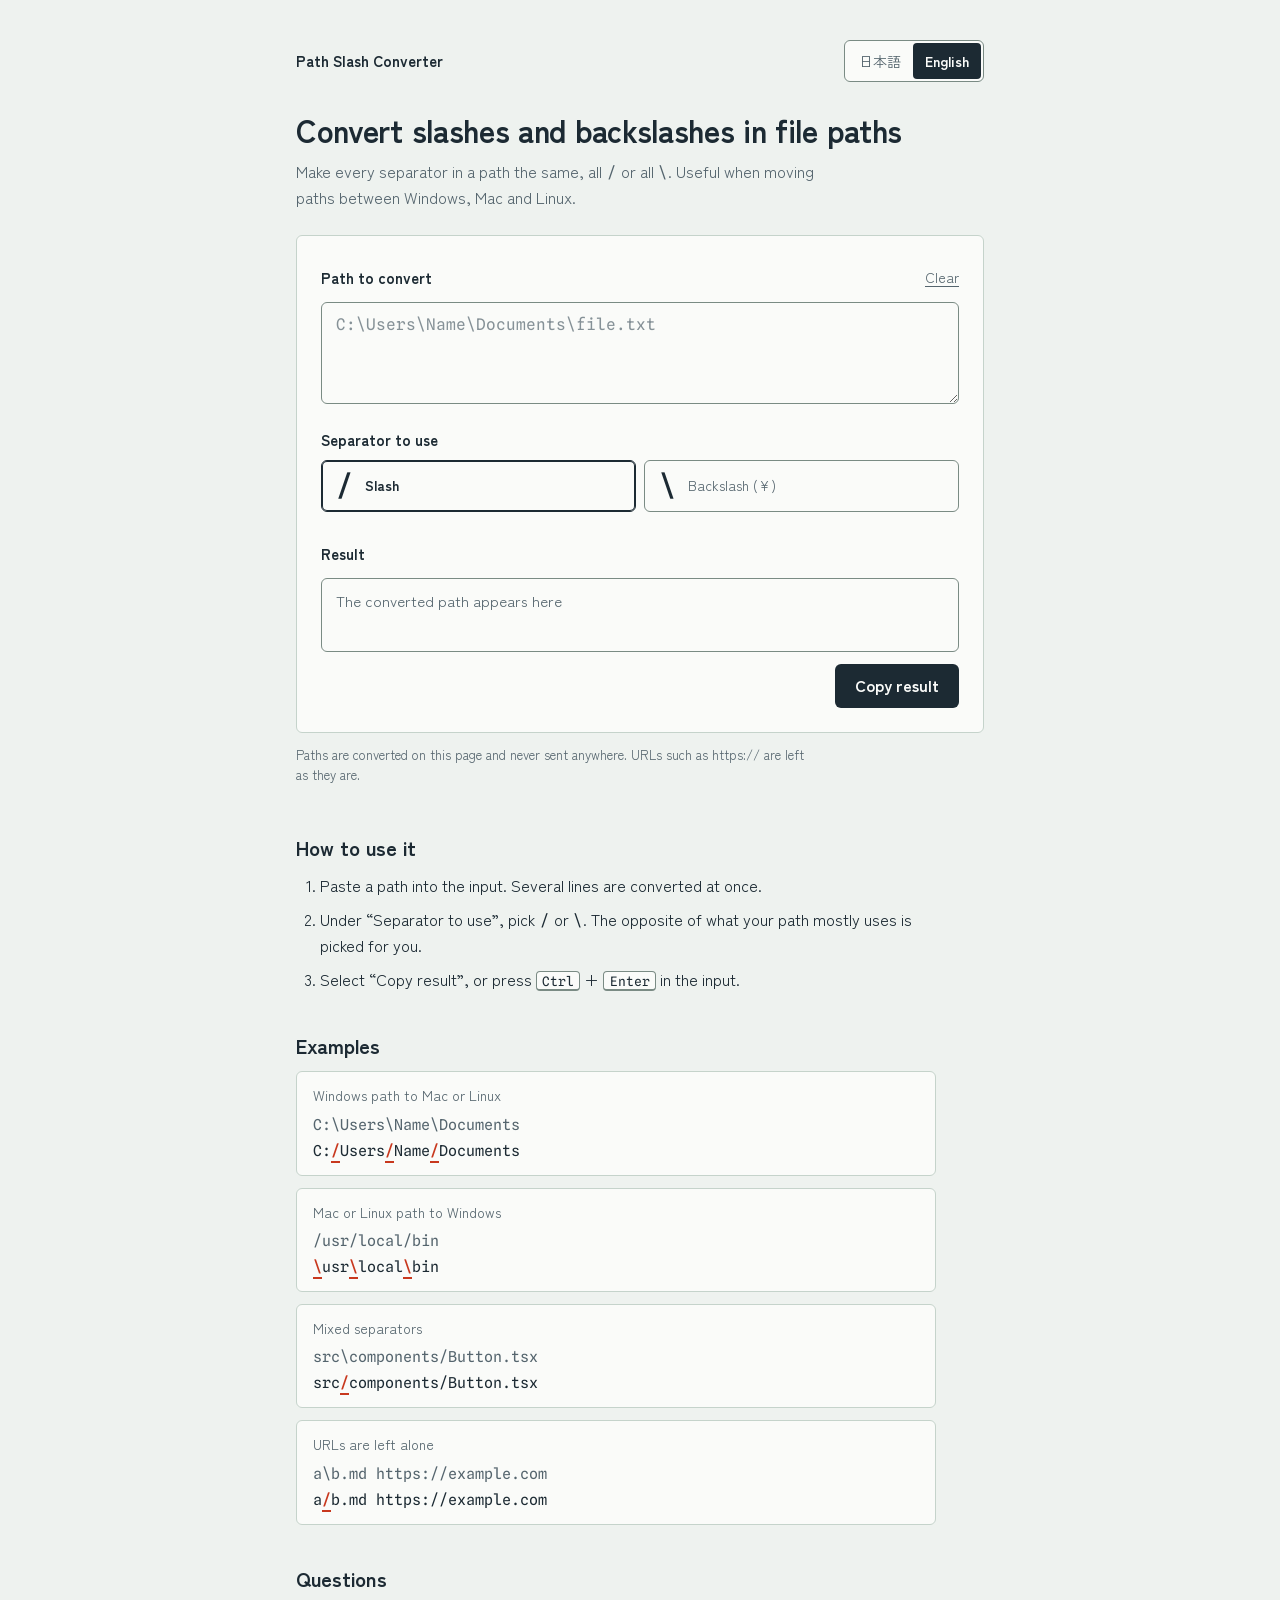
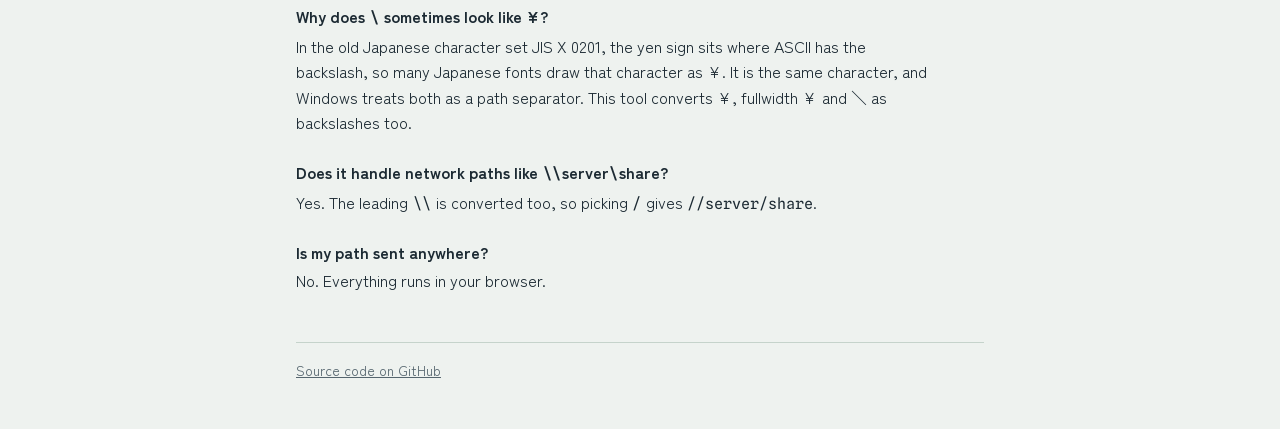
==== en/index.html @ ceef956f "Give English its own page and add search-friendly copy and guide content - Move English to a static " ====
<!DOCTYPE html>
<html lang="en">
<head>
  <meta charset="UTF-8" />
  <meta name="viewport" content="width=device-width, initial-scale=1.0" />
  <title>Slash and Backslash Path Converter | Path Slash Converter</title>
  <meta name="description" content="Free tool that converts every slash (/) and backslash (\) in a file path to one style. Turn Windows paths into Mac and Linux paths and back. Paste and copy, nothing to install." />
  <link rel="canonical" href="https://jacqueline37.github.io/Path-Slash-Converter/en/" />
  <link rel="alternate" hreflang="ja" href="https://jacqueline37.github.io/Path-Slash-Converter/" />
  <link rel="alternate" hreflang="en" href="https://jacqueline37.github.io/Path-Slash-Converter/en/" />
  <link rel="alternate" hreflang="x-default" href="https://jacqueline37.github.io/Path-Slash-Converter/" />
  <meta name="theme-color" content="#eef2ef" media="(prefers-color-scheme: light)" />
  <meta name="theme-color" content="#12181b" media="(prefers-color-scheme: dark)" />
  <link rel="icon" href="../assets/favicon.svg" type="image/svg+xml" />

  <meta property="og:site_name" content="Path Slash Converter" />
  <meta property="og:title" content="Slash and Backslash Path Converter" />
  <meta property="og:description" content="Convert every / and \ in a file path to one style. Windows to Mac and Linux paths and back. Paste and copy, nothing to install." />
  <meta property="og:type" content="website" />
  <meta property="og:url" content="https://jacqueline37.github.io/Path-Slash-Converter/en/" />
  <meta property="og:image" content="https://jacqueline37.github.io/Path-Slash-Converter/assets/og-image-en.png" />
  <meta property="og:image:width" content="1200" />
  <meta property="og:image:height" content="630" />
  <meta property="og:image:alt" content="C:\Users\Name\Documents\file.txt converted to C:/Users/Name/Documents/file.txt" />
  <meta property="og:locale" content="en_US" />
  <meta property="og:locale:alternate" content="ja_JP" />
  <meta name="twitter:card" content="summary_large_image" />
  <meta name="twitter:image" content="https://jacqueline37.github.io/Path-Slash-Converter/assets/og-image-en.png" />

  <link rel="preconnect" href="https://fonts.googleapis.com" />
  <link rel="preconnect" href="https://fonts.gstatic.com" crossorigin />
  <link rel="preload" as="style" href="https://fonts.googleapis.com/css2?family=Spline+Sans+Mono:wght@400;600&family=Zen+Kaku+Gothic+New:wght@400;700&display=swap" onload="this.onload=null;this.rel='stylesheet'" />
  <noscript><link rel="stylesheet" href="https://fonts.googleapis.com/css2?family=Spline+Sans+Mono:wght@400;600&family=Zen+Kaku+Gothic+New:wght@400;700&display=swap" /></noscript>
  <link rel="stylesheet" href="../style.css" />

  <script type="application/ld+json">
  {
    "@context": "https://schema.org",
    "@type": "WebApplication",
    "name": "Path Slash Converter",
    "url": "https://jacqueline37.github.io/Path-Slash-Converter/en/",
    "description": "Free browser tool that converts every slash (/) and backslash (\\) in a file path to one style.",
    "applicationCategory": "UtilitiesApplication",
    "operatingSystem": "Any",
    "inLanguage": "en",
    "offers": {
      "@type": "Offer",
      "price": "0",
      "priceCurrency": "USD"
    }
  }
  </script>

  <!-- Google tag (gtag.js) -->
  <script async src="https://www.googletagmanager.com/gtag/js?id=G-JZM8ZQH42C"></script>
  <script>
    window.dataLayer = window.dataLayer || [];
    function gtag(){dataLayer.push(arguments);}
    gtag('js', new Date());
    gtag('config', 'G-JZM8ZQH42C');
  </script>
</head>
<body>
  <div class="page">
    <header class="site-bar">
      <a class="brand" href="./">Path Slash Converter</a>
      <nav class="lang" aria-label="Language">
        <a href="../" hreflang="ja" lang="ja">日本語</a>
        <a href="./" hreflang="en" lang="en" aria-current="page">English</a>
      </nav>
    </header>

    <main>
      <div class="intro">
        <h1>Convert slashes and backslashes in file paths</h1>
        <p class="lead">Make every separator in a path the same, all <span class="sep">/</span> or all <span class="sep">\</span>. Useful when moving paths between Windows, Mac and Linux.</p>
      </div>

      <div class="sheet">
        <div class="field">
          <div class="field-head">
            <label for="input">Path to convert</label>
            <button type="button" id="clearAll" class="text-button">Clear</button>
          </div>
          <textarea
            id="input"
            class="path-box"
            rows="3"
            spellcheck="false"
            autocomplete="off"
            autocapitalize="off"
            autocorrect="off"
            placeholder="C:\Users\Name\Documents\file.txt"></textarea>
        </div>

        <fieldset class="direction">
          <legend>Separator to use</legend>
          <div class="direction-options">
            <label class="option">
              <input type="radio" name="target" value="/" checked />
              <span class="glyph" aria-hidden="true">/</span>
              <span class="option-text">Slash</span>
            </label>
            <label class="option">
              <input type="radio" name="target" value="\" />
              <span class="glyph" aria-hidden="true">\</span>
              <span class="option-text">Backslash (¥)</span>
            </label>
          </div>
        </fieldset>

        <div class="field">
          <div class="field-head">
            <label for="output">Result</label>
          </div>
          <output id="output" for="input" class="path-box result" data-empty="The converted path appears here"></output>
          <div class="result-foot">
            <p class="status" id="status" role="status" aria-live="polite"></p>
            <button type="button" id="copyOutput" class="primary">Copy result</button>
          </div>
        </div>
      </div>

      <p class="note">Paths are converted on this page and never sent anywhere. URLs such as https:// are left as they are.</p>

      <section class="guide" aria-labelledby="howto">
        <h2 id="howto">How to use it</h2>
        <ol class="steps">
          <li>Paste a path into the input. Several lines are converted at once.</li>
          <li>Under “Separator to use”, pick <span class="sep">/</span> or <span class="sep">\</span>. The opposite of what your path mostly uses is picked for you.</li>
          <li>Select “Copy result”, or press <kbd>Ctrl</kbd> + <kbd>Enter</kbd> in the input.</li>
        </ol>
      </section>

      <section class="guide" aria-labelledby="examples">
        <h2 id="examples">Examples</h2>
        <dl class="examples">
          <div class="example">
            <dt>Windows path to Mac or Linux</dt>
            <dd><code>C:\Users\Name\Documents</code></dd>
            <dd><code>C:<mark>/</mark>Users<mark>/</mark>Name<mark>/</mark>Documents</code></dd>
          </div>
          <div class="example">
            <dt>Mac or Linux path to Windows</dt>
            <dd><code>/usr/local/bin</code></dd>
            <dd><code><mark>\</mark>usr<mark>\</mark>local<mark>\</mark>bin</code></dd>
          </div>
          <div class="example">
            <dt>Mixed separators</dt>
            <dd><code>src\components/Button.tsx</code></dd>
            <dd><code>src<mark>/</mark>components/Button.tsx</code></dd>
          </div>
          <div class="example">
            <dt>URLs are left alone</dt>
            <dd><code>a\b.md https://example.com</code></dd>
            <dd><code>a<mark>/</mark>b.md https://example.com</code></dd>
          </div>
        </dl>
      </section>

      <section class="guide" aria-labelledby="faq">
        <h2 id="faq">Questions</h2>
        <h3>Why does <span class="sep">\</span> sometimes look like ¥?</h3>
        <p>In the old Japanese character set JIS X 0201, the yen sign sits where ASCII has the backslash, so many Japanese fonts draw that character as ¥. It is the same character, and Windows treats both as a path separator. This tool converts ¥, fullwidth ￥ and ＼ as backslashes too.</p>
        <h3>Does it handle network paths like <span class="sep">\\</span>server<span class="sep">\</span>share?</h3>
        <p>Yes. The leading <span class="sep">\\</span> is converted too, so picking <span class="sep">/</span> gives <code>//server/share</code>.</p>
        <h3>Is my path sent anywhere?</h3>
        <p>No. Everything runs in your browser.</p>
      </section>
    </main>

    <footer class="site-foot">
      <a href="https://github.com/jacqueline37/Path-Slash-Converter">Source code on GitHub</a>
    </footer>
  </div>

  <script src="../script.js"></script>
</body>
</html>
---- style.css ----
/*
  Concept: a path being proofread.
  Paths are set in a monospace face; every separator the tool
  changed is marked in shu (vermilion red-pen ink). Shu is reserved for
  "this character changed" and is not used anywhere else.
*/

:root {
  color-scheme: light dark;

  --paper: #eef2ef;      /* page background, cool grey-green */
  --sheet: #fafbf9;      /* writing surface */
  --ink: #1c2a33;        /* indigo-black ink */
  --ink-soft: #55656e;   /* secondary text */
  --rule: #c5d3cb;       /* sheet edge */
  --edge: #7a8b84;       /* borders of inputs and controls (3:1) */
  --shu: #c8381e;        /* red-pen marks: changed separators only */
  --shu-wash: rgba(200, 56, 30, 0.16);

  --font-ui: "Zen Kaku Gothic New", "Hiragino Sans", "Yu Gothic UI", "Meiryo", system-ui, sans-serif;
  --font-path: "Spline Sans Mono", Consolas, "SF Mono", Menlo, monospace;

  --line: 1.75rem;       /* line height of path text */
  --radius: 6px;
}

@media (prefers-color-scheme: dark) {
  :root {
    --paper: #12181b;
    --sheet: #182024;
    --ink: #e3e8e4;
    --ink-soft: #9aa8a6;
    --rule: #2f3d3a;
    --edge: #5d706b;
    --shu: #ff7b5e;
    --shu-wash: rgba(255, 123, 94, 0.2);
  }
}

*,
*::before,
*::after {
  box-sizing: border-box;
}

body {
  margin: 0;
  background: var(--paper);
  color: var(--ink);
  font-family: var(--font-ui);
  font-size: 1rem;
  line-height: 1.6;
  -webkit-text-size-adjust: 100%;
}

.page {
  max-width: 46rem;
  margin: 0 auto;
  padding: 2.5rem 1.5rem 3rem;
}

/* Separators inside UI text: Latin monospace so "\" never renders as "¥" */
.sep {
  font-family: var(--font-path);
  font-size: 0.95em;
  padding: 0 0.05em;
}

/* ---------- Site bar ---------- */

.site-bar {
  display: flex;
  flex-wrap: wrap;
  align-items: center;
  justify-content: space-between;
  gap: 0.5rem 1rem;
  margin-bottom: 1.75rem;
}

.brand {
  font-weight: 700;
  font-size: 0.9375rem;
  color: var(--ink);
  text-decoration: none;
}

.brand:hover {
  text-decoration: underline;
  text-underline-offset: 0.2em;
}

.lang {
  display: flex;
  border: 1px solid var(--edge);
  border-radius: var(--radius);
  padding: 2px;
  background: var(--sheet);
}

.lang a {
  display: inline-flex;
  align-items: center;
  min-height: 36px;
  padding: 0 0.75rem;
  border-radius: 4px;
  color: var(--ink-soft);
  font-size: 0.875rem;
  text-decoration: none;
}

.lang a[aria-current="page"] {
  background: var(--ink);
  color: var(--sheet);
  font-weight: 700;
}

.lang a:not([aria-current]):hover {
  color: var(--ink);
}

a:focus-visible {
  outline: 2px solid var(--ink);
  outline-offset: 2px;
}

/* ---------- Intro ---------- */

.intro {
  margin-bottom: 1.5rem;
}

h1 {
  margin: 0 0 0.5rem;
  font-size: clamp(1.5625rem, 4vw, 1.953rem);
  line-height: 1.3;
  font-weight: 700;
  letter-spacing: -0.01em;
}

.lead {
  margin: 0;
  max-width: 34em;
  color: var(--ink-soft);
}

/* ---------- Sheet ---------- */

.sheet {
  display: grid;
  gap: 1.5rem;
  padding: 1.5rem;
  background: var(--sheet);
  border: 1px solid var(--rule);
  border-radius: var(--radius);
}

.field {
  display: grid;
  gap: 0.375rem;
}

.field-head {
  display: flex;
  align-items: center;
  justify-content: space-between;
  gap: 1rem;
  min-height: 36px;
}

.field-head label,
.direction legend {
  font-weight: 700;
  font-size: 0.9375rem;
}

/* Shared surface for the input and the result */
.path-box {
  display: block;
  width: 100%;
  margin: 0;
  padding: 0.5rem 0.875rem;
  border: 1px solid var(--edge);
  border-radius: var(--radius);
  background: transparent;
  color: var(--ink);
  font-family: var(--font-path);
  font-size: 1rem;
  line-height: var(--line);
  white-space: pre-wrap;
  overflow-wrap: anywhere;
}

textarea.path-box {
  height: calc(var(--line) * 3 + 1rem + 2px);
  min-height: calc(var(--line) + 1rem + 2px);
  resize: vertical;
}

textarea.path-box::placeholder {
  color: var(--ink-soft);
  opacity: 0.7;
}

textarea.path-box:focus {
  outline: 2px solid var(--ink);
  outline-offset: 1px;
  border-color: var(--ink);
}

.result {
  min-height: calc(var(--line) * 2 + 1rem + 2px);
}

.result:empty::before {
  content: attr(data-empty);
  color: var(--ink-soft);
  font-family: var(--font-ui);
  font-size: 0.9375rem;
}

/* The one loud element: changed separators, marked like red-pen corrections.
   Used in the live result and in the examples below the tool. */
mark {
  background: transparent;
  color: var(--shu);
  font-weight: 600;
  text-decoration: underline 2px var(--shu);
  text-underline-offset: 0.3em;
}

.result.just-changed mark {
  animation: mark-in 900ms ease-out;
}

@keyframes mark-in {
  from { background: var(--shu-wash); }
  to { background: transparent; }
}

/* ---------- Direction (radio group) ---------- */

.direction {
  margin: 0;
  padding: 0;
  border: 0;
  min-width: 0;
}

.direction legend {
  padding: 0;
  margin-bottom: 0.5rem;
}

.direction-options {
  display: grid;
  grid-template-columns: 1fr 1fr;
  gap: 0.5rem;
}

.option {
  position: relative;
  display: flex;
  align-items: center;
  gap: 0.75rem;
  min-height: 52px;
  padding: 0.375rem 0.875rem;
  border: 1px solid var(--edge);
  border-radius: var(--radius);
  cursor: pointer;
}

.option input {
  position: absolute;
  opacity: 0;
  width: 1px;
  height: 1px;
  pointer-events: none;
}

.option .glyph {
  font-family: var(--font-path);
  font-size: 1.75rem;
  font-weight: 600;
  line-height: 1;
  width: 1ch;
  text-align: center;
}

.option .option-text {
  font-size: 0.875rem;
  line-height: 1.35;
  color: var(--ink-soft);
}

.option:hover {
  border-color: var(--ink-soft);
}

.option:has(input:checked) {
  border-color: var(--ink);
  box-shadow: inset 0 0 0 1px var(--ink);
}

.option:has(input:checked) .option-text {
  color: var(--ink);
  font-weight: 700;
}

.option:has(input:focus-visible) {
  outline: 2px solid var(--ink);
  outline-offset: 2px;
}

/* ---------- Result footer ---------- */

.result-foot {
  display: flex;
  align-items: center;
  justify-content: space-between;
  gap: 0.75rem 1rem;
  margin-top: 0.375rem;
}

.status {
  margin: 0;
  min-height: 1.6em;
  font-size: 0.875rem;
  color: var(--ink-soft);
}

/* ---------- Buttons ---------- */

button {
  font: inherit;
}

button:focus-visible {
  outline: 2px solid var(--ink);
  outline-offset: 2px;
}

.primary {
  flex-shrink: 0;
  min-height: 44px;
  padding: 0 1.25rem;
  border: 0;
  border-radius: var(--radius);
  background: var(--ink);
  color: var(--sheet);
  font-weight: 700;
  cursor: pointer;
}

.primary:hover {
  background: color-mix(in srgb, var(--ink) 85%, var(--sheet));
}

.text-button {
  min-height: 36px;
  padding: 0 0.5rem;
  margin-right: -0.5rem;
  border: 0;
  background: transparent;
  color: var(--ink-soft);
  font-size: 0.875rem;
  text-decoration: underline;
  text-underline-offset: 0.2em;
  cursor: pointer;
}

.text-button:hover {
  color: var(--ink);
}

/* ---------- Note, guide, footer ---------- */

.note {
  margin: 0.75rem 0 0;
  max-width: 40em;
  font-size: 0.8125rem;
  color: var(--ink-soft);
}

.guide {
  max-width: 40em;
  margin-top: 3rem;
}

.guide + .guide {
  margin-top: 2.5rem;
}

h2 {
  margin: 0 0 0.75rem;
  font-size: 1.25rem;
  line-height: 1.35;
}

h3 {
  margin: 1.5rem 0 0.25rem;
  font-size: 1rem;
  line-height: 1.5;
}

h2 + h3 {
  margin-top: 0;
}

.guide p {
  margin: 0;
}

.steps {
  display: grid;
  gap: 0.5rem;
  margin: 0;
  padding-left: 1.5em;
}

code {
  font-family: var(--font-path);
  font-size: 0.9375em;
}

kbd {
  padding: 0.05em 0.4em;
  border: 1px solid var(--edge);
  border-bottom-width: 2px;
  border-radius: 4px;
  background: var(--sheet);
  font-family: var(--font-path);
  font-size: 0.8125em;
}

.examples {
  display: grid;
  gap: 0.75rem;
  margin: 0;
}

.example {
  padding: 0.75rem 1rem;
  background: var(--sheet);
  border: 1px solid var(--rule);
  border-radius: var(--radius);
}

.example dt {
  margin-bottom: 0.25rem;
  font-size: 0.875rem;
  color: var(--ink-soft);
}

.example dd {
  margin: 0;
  overflow-wrap: anywhere;
}

/* before (soft) / after (ink, with marks) */
.example dd:first-of-type {
  color: var(--ink-soft);
}

.site-foot {
  margin-top: 3rem;
  padding-top: 1rem;
  border-top: 1px solid var(--rule);
  font-size: 0.875rem;
}

.site-foot a {
  color: var(--ink-soft);
}

.site-foot a:hover {
  color: var(--ink);
}

/* ---------- Small screens ---------- */

@media (max-width: 560px) {
  .page {
    padding: 1.25rem 1rem 2rem;
  }

  .site-bar {
    gap: 0.5rem;
    margin-bottom: 1rem;
  }

  .lang a {
    padding: 0 0.625rem;
  }

  .intro {
    margin-bottom: 1rem;
  }

  h1 {
    font-size: 1.375rem;
    margin-bottom: 0.375rem;
  }

  .lead {
    font-size: 0.9375rem;
    line-height: 1.55;
  }

  .guide {
    margin-top: 2.5rem;
  }

  .sheet {
    padding: 1rem;
    gap: 1rem;
  }

  textarea.path-box {
    height: calc(var(--line) * 2 + 1rem + 2px);
  }

  .option {
    gap: 0.5rem;
    min-height: 48px;
    padding: 0.25rem 0.625rem;
  }

  .option .glyph {
    font-size: 1.5rem;
  }

  .option .option-text {
    font-size: 0.8125rem;
  }
}

@media (max-width: 380px) {
  .result-foot {
    flex-direction: column;
    align-items: stretch;
  }
}

@media (prefers-reduced-motion: reduce) {
  .result.just-changed mark {
    animation: none;
  }
}
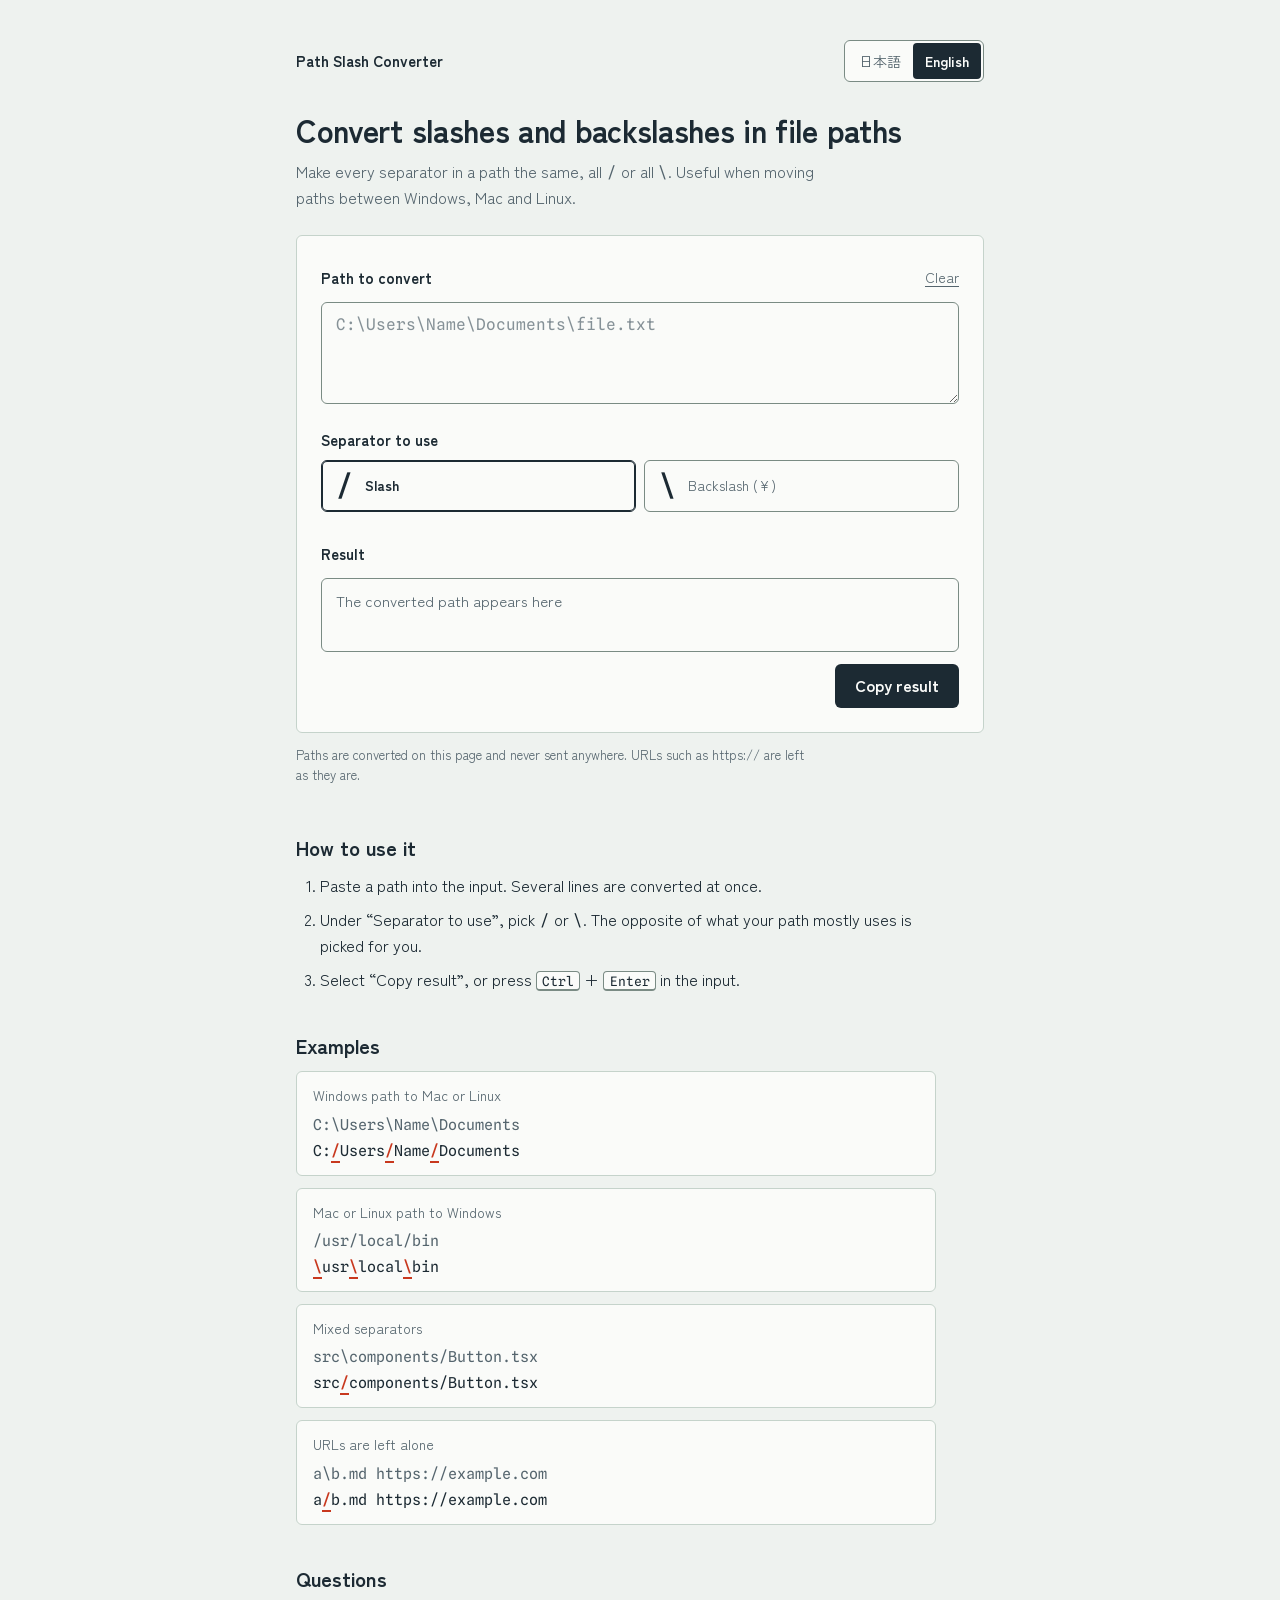
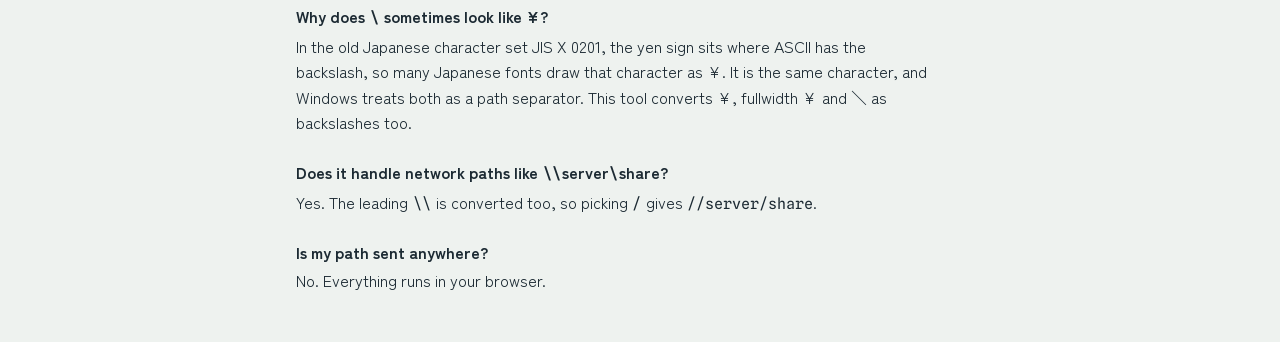
==== commit be1599ad: "Remove the GitHub source link footer Co-Authored-By: Claude Opus 5.5 <noreply@anthropic.com>" ====
--- a/en/index.html
+++ b/en/index.html
@@ -168,10 +168,6 @@
         <p>No. Everything runs in your browser.</p>
       </section>
     </main>
-
-    <footer class="site-foot">
-      <a href="https://github.com/jacqueline37/Path-Slash-Converter">Source code on GitHub</a>
-    </footer>
   </div>
 
   <script src="../script.js"></script>
--- a/style.css
+++ b/style.css
@@ -461,21 +461,6 @@
   color: var(--ink-soft);
 }
 
-.site-foot {
-  margin-top: 3rem;
-  padding-top: 1rem;
-  border-top: 1px solid var(--rule);
-  font-size: 0.875rem;
-}
-
-.site-foot a {
-  color: var(--ink-soft);
-}
-
-.site-foot a:hover {
-  color: var(--ink);
-}
-
 /* ---------- Small screens ---------- */
 
 @media (max-width: 560px) {
